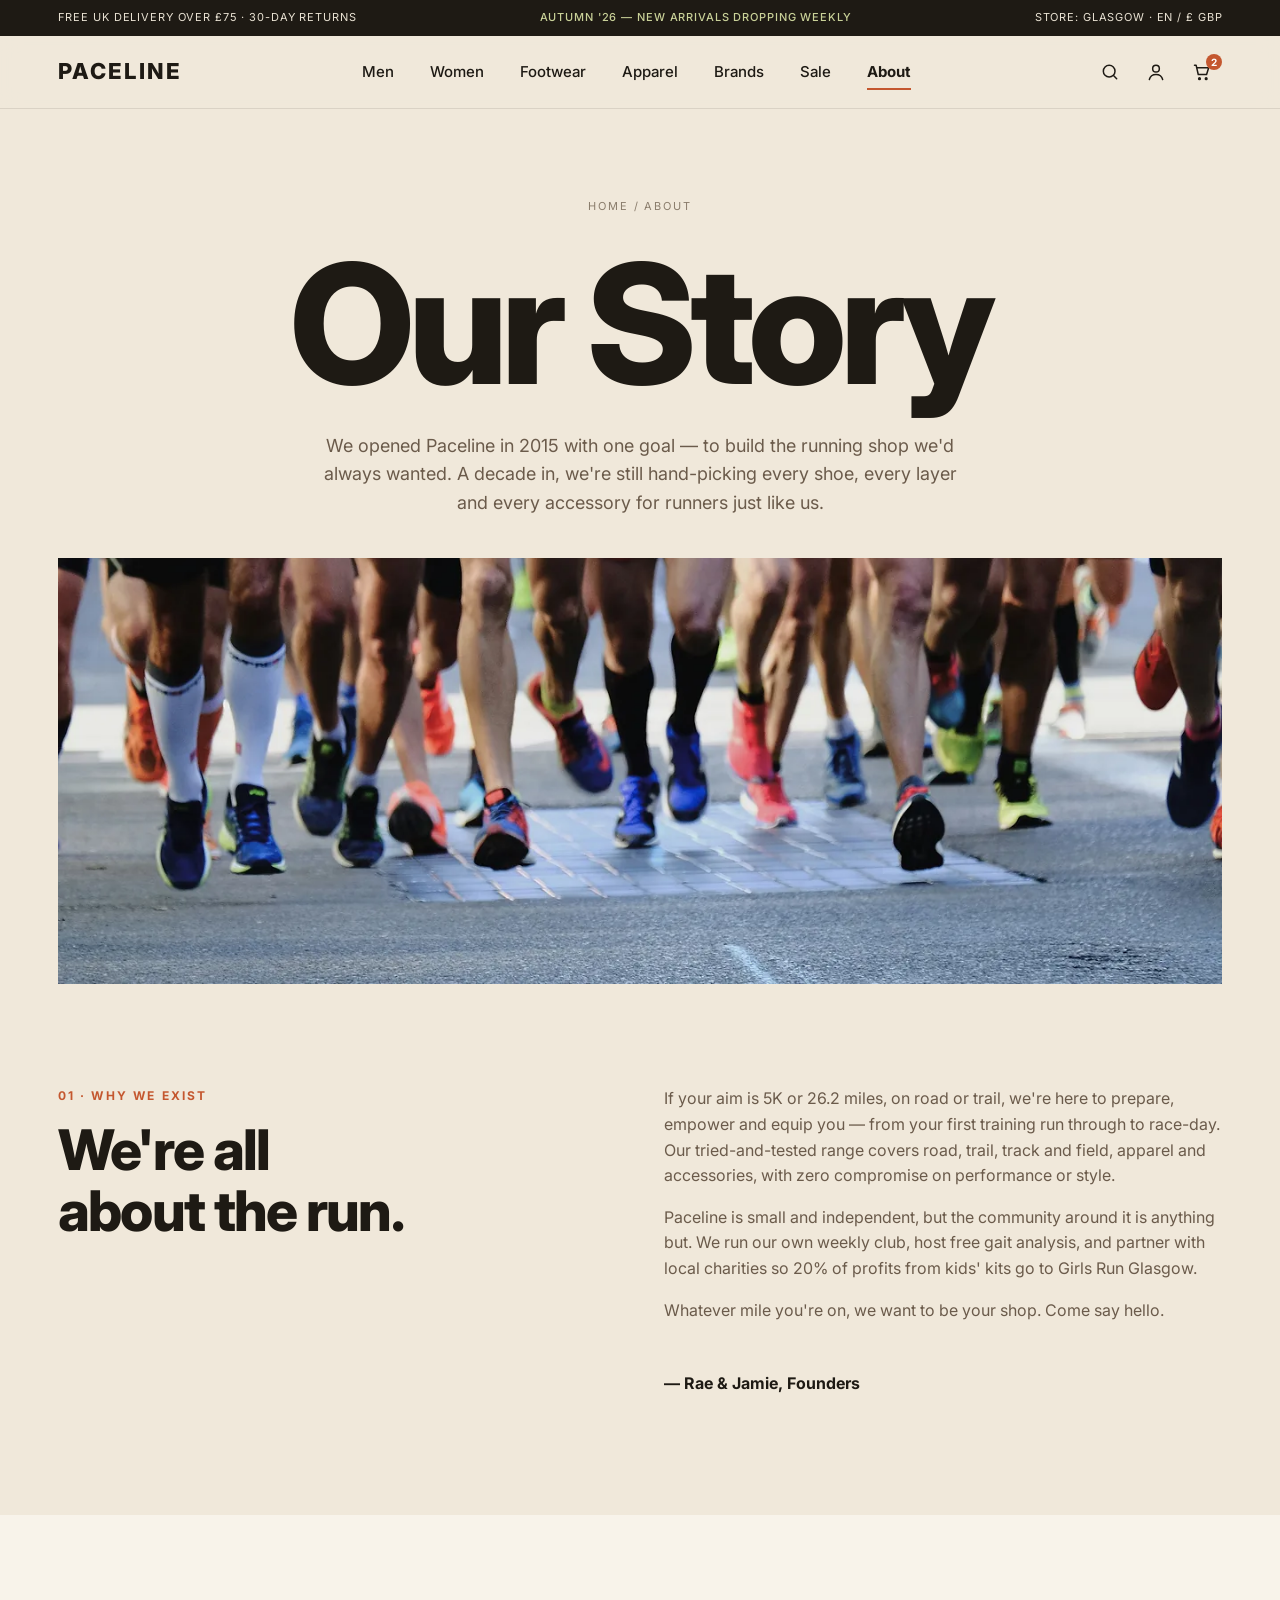
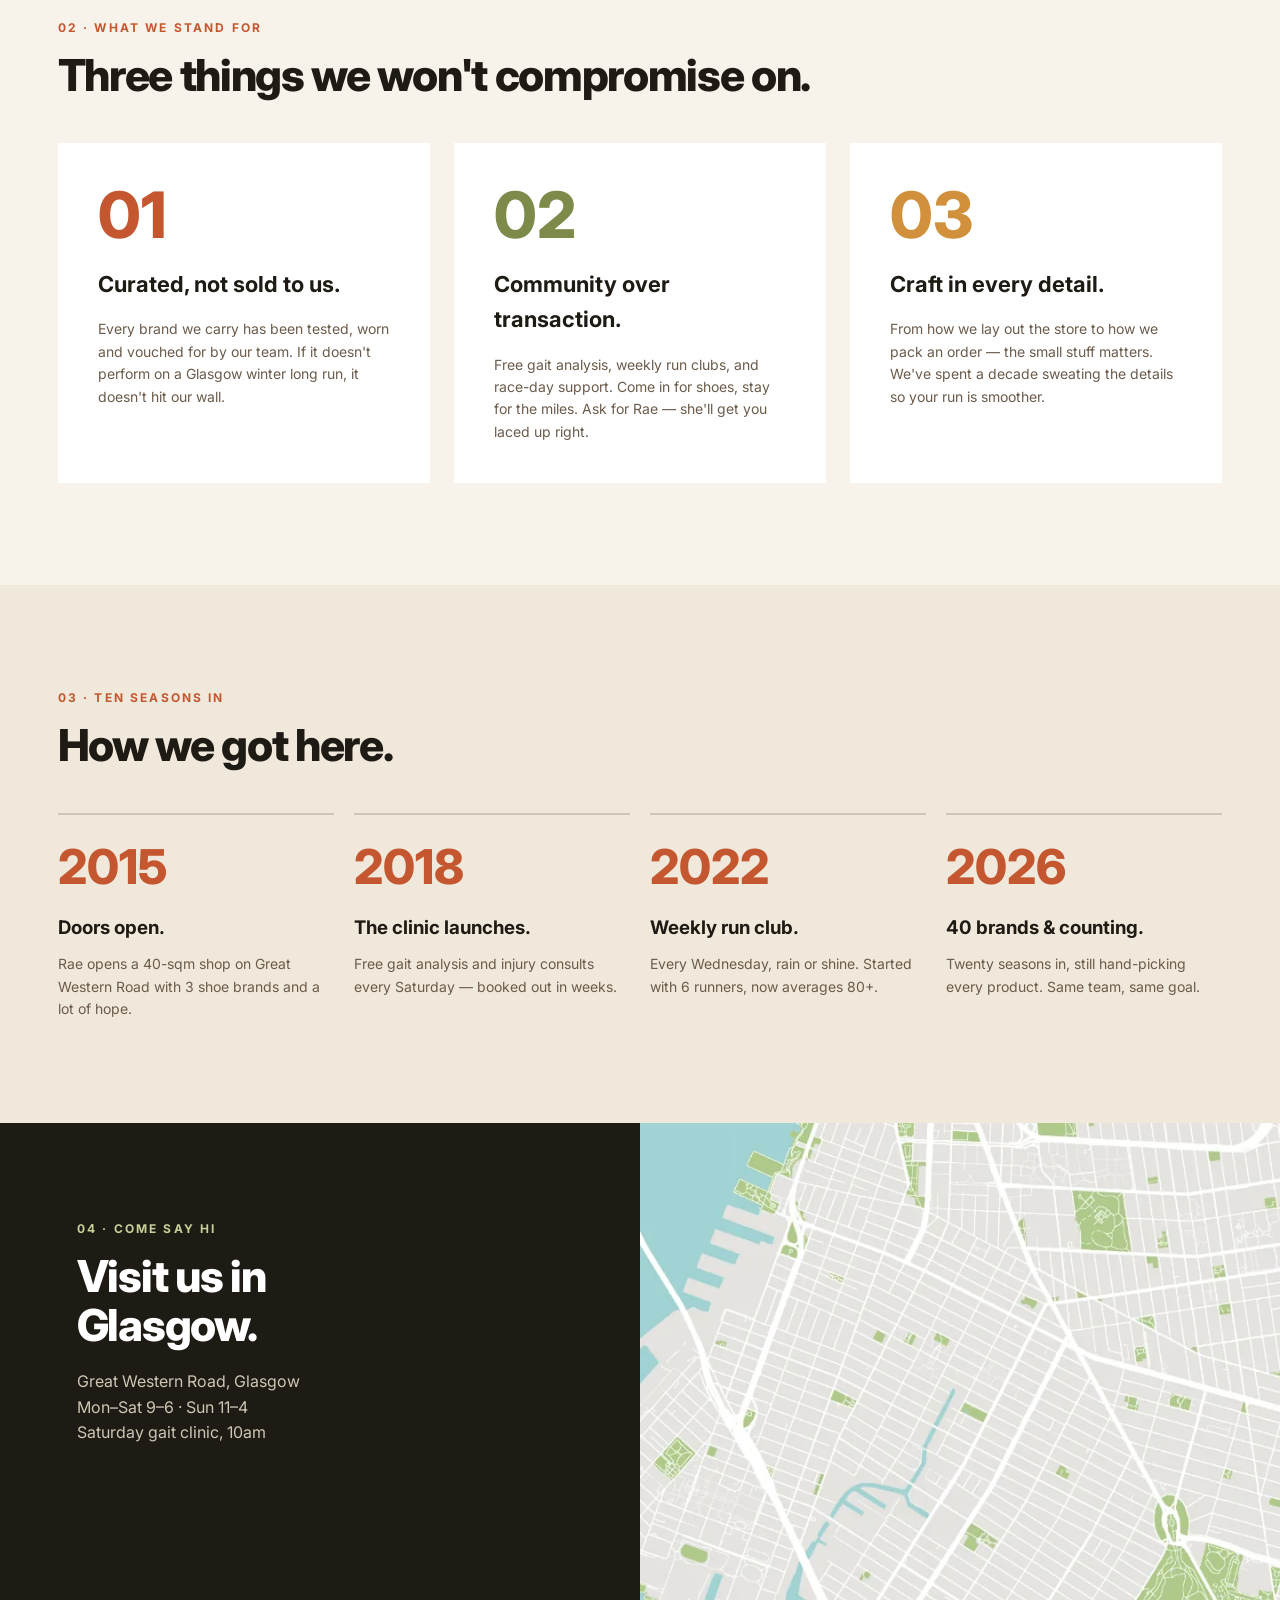
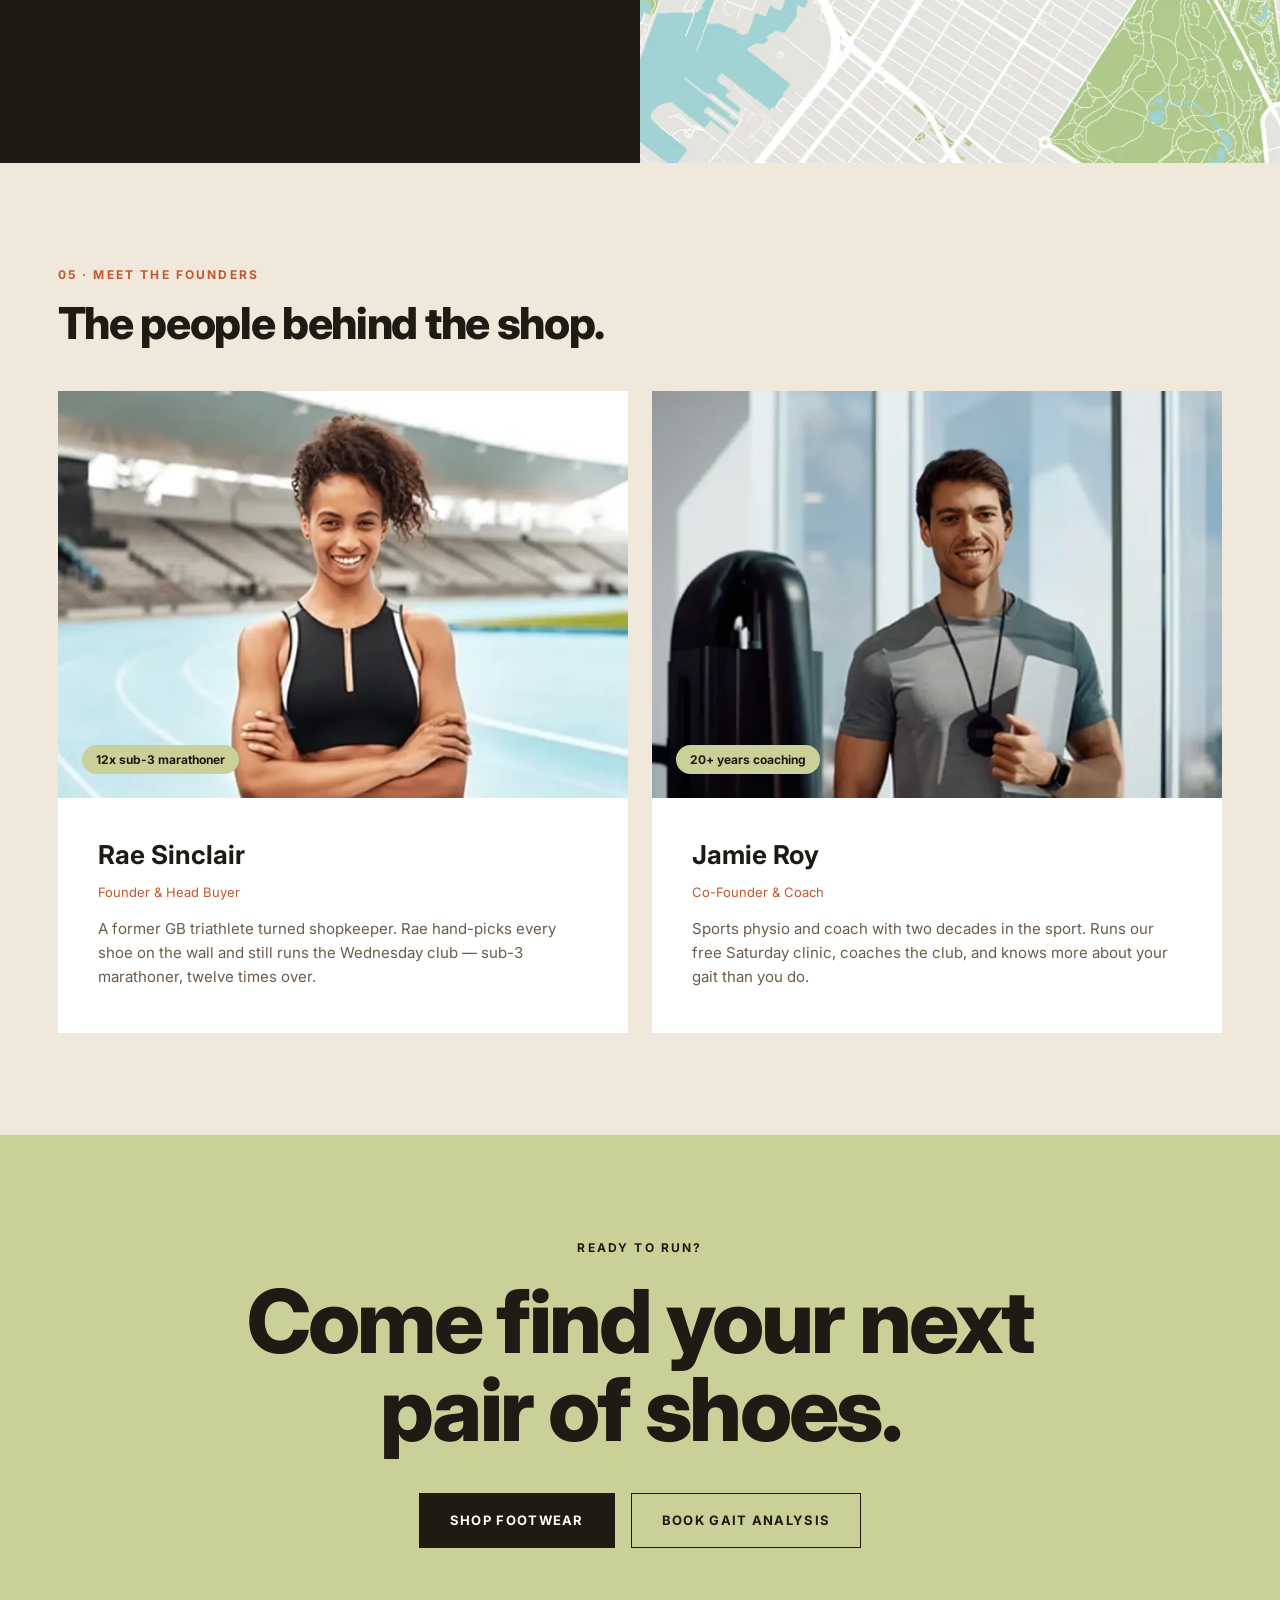
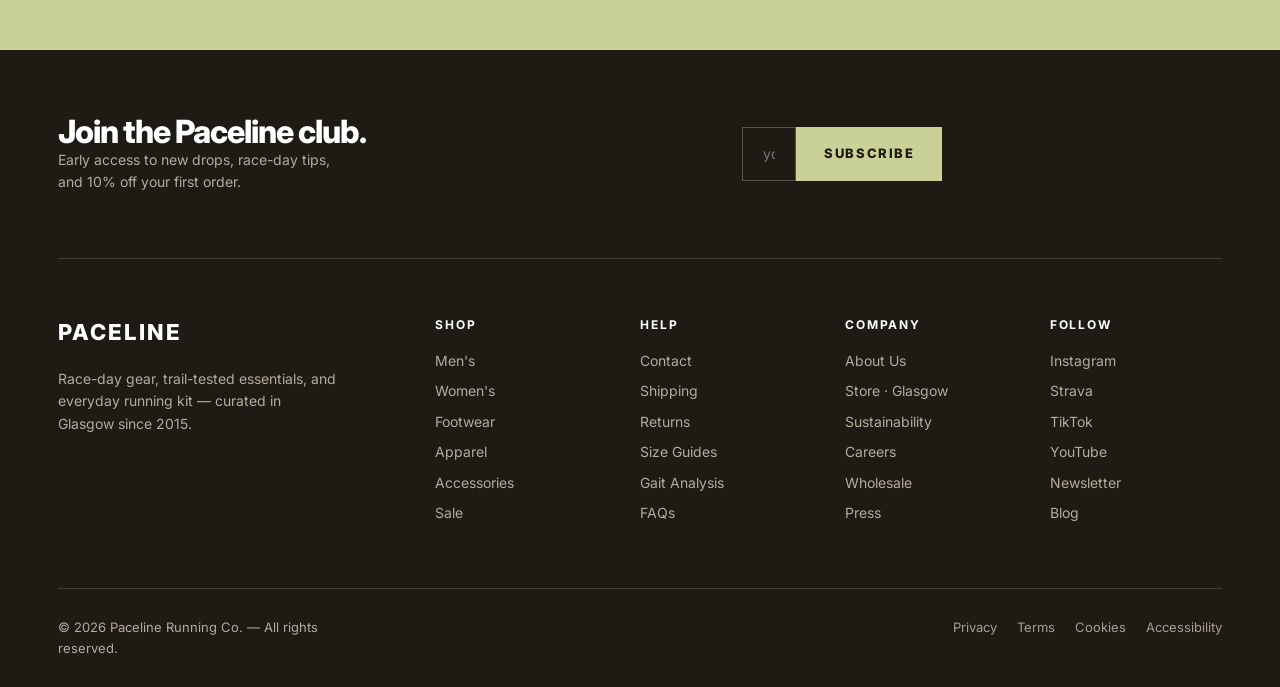
==== about.html @ 2a7b0b6c "Add entire project including src and root files" ====
<!DOCTYPE html>
<html lang="en">
<head>
<meta charset="utf-8">
<meta name="viewport" content="width=device-width, initial-scale=1">
<title>Our Story — Paceline</title>
<meta name="description" content="Meet the runners behind Paceline, Glasgow's independent running shop since 2015.">
<meta name="theme-color" content="#f0e8da">
<link rel="preconnect" href="https://fonts.googleapis.com"><link rel="preconnect" href="https://fonts.gstatic.com" crossorigin>
<link href="https://fonts.googleapis.com/css2?family=Inter:wght@400;500;600;700;800&display=swap" rel="stylesheet">
<link rel="stylesheet" href="css/style.css">
<script defer src="js/main.js"></script>
</head>
<body data-page="about">
<a class="skip" href="#main">Skip to content</a>
<div id="top"></div>
<main id="main">

<div class="wrap ah">
  <div class="crumb"><a href="index.html">Home</a> / About</div>
  <h1>Our Story</h1>
  <p>We opened Paceline in 2015 with one goal — to build the running shop we'd always wanted. A decade in, we're still hand-picking every shoe, every layer and every accessory for runners just like us.</p>
</div>
<div class="wrap wide"><img src="src/About/main_story_section/image_joggers.webp" width="1312" height="480" alt="A pack of marathon runners' legs and shoes mid-stride" fetchpriority="high"></div>

<section><div class="wrap why rv">
  <div><div class="eyebrow">01 · Why we exist</div><h2>We're all<br>about the run.</h2></div>
  <div>
    <p>If your aim is 5K or 26.2 miles, on road or trail, we're here to prepare, empower and equip you — from your first training run through to race-day. Our tried-and-tested range covers road, trail, track and field, apparel and accessories, with zero compromise on performance or style.</p>
    <p>Paceline is small and independent, but the community around it is anything but. We run our own weekly club, host free gait analysis, and partner with local charities so 20% of profits from kids' kits go to Girls Run Glasgow.</p>
    <p>Whatever mile you're on, we want to be your shop. Come say hello.</p>
    <p style="margin-top:48px;color:var(--bark)"><b>— Rae &amp; Jamie, Founders</b></p>
  </div>
</div></section>

<section class="alt"><div class="wrap">
  <div class="eyebrow rv">02 · What we stand for</div><h2 class="rv" style="margin-bottom:44px">Three things we won't compromise on.</h2>
  <div class="vals rv">
    <div class="card"><b class="n" style="color:var(--terra)">01</b><h3>Curated, not sold to us.</h3><p>Every brand we carry has been tested, worn and vouched for by our team. If it doesn't perform on a Glasgow winter long run, it doesn't hit our wall.</p></div>
    <div class="card"><b class="n" style="color:var(--moss)">02</b><h3>Community over transaction.</h3><p>Free gait analysis, weekly run clubs, and race-day support. Come in for shoes, stay for the miles. Ask for Rae — she'll get you laced up right.</p></div>
    <div class="card"><b class="n" style="color:var(--ochre)">03</b><h3>Craft in every detail.</h3><p>From how we lay out the store to how we pack an order — the small stuff matters. We've spent a decade sweating the details so your run is smoother.</p></div>
  </div>
</div></section>

<section><div class="wrap">
  <div class="eyebrow rv">03 · Ten seasons in</div><h2 class="rv" style="margin-bottom:44px">How we got here.</h2>
  <div class="tl rv">
    <div><b>2015</b><h3>Doors open.</h3><p>Rae opens a 40-sqm shop on Great Western Road with 3 shoe brands and a lot of hope.</p></div>
    <div><b>2018</b><h3>The clinic launches.</h3><p>Free gait analysis and injury consults every Saturday — booked out in weeks.</p></div>
    <div><b>2022</b><h3>Weekly run club.</h3><p>Every Wednesday, rain or shine. Started with 6 runners, now averages 80+.</p></div>
    <div><b>2026</b><h3>40 brands &amp; counting.</h3><p>Twenty seasons in, still hand-picking every product. Same team, same goal.</p></div>
  </div>
</div></section>

<section class="visit dark">
  <div class="txt rv"><div class="eyebrow">04 · Come say hi</div><h2>Visit us in<br>Glasgow.</h2><address>Great Western Road, Glasgow<br>Mon–Sat 9–6 · Sun 11–4<br>Saturday gait clinic, 10am</address></div>
  <img loading="lazy" src="src/About/visit_us_section/map.webp" width="720" height="720" alt="Map showing the Paceline store location">
</section>

<!-- FOUNDERS: hover for achievements -->
<section><div class="wrap">
  <div class="eyebrow rv">05 · Meet the founders</div><h2 class="rv" style="margin-bottom:44px">The people behind the shop.</h2>
  <div class="fgrid rv">
    <article class="fc"><div class="hv" tabindex="0"><img loading="lazy" src="src/About/founders_section/image1.webp" width="644" height="460" alt="Rae Sinclair smiling with arms crossed on a running track"><span class="pill">12x sub-3 marathoner</span>
      <div class="tip"><strong>Achievements</strong>Former GB triathlete · twelve sub-3 marathons · still leads the Wednesday club and proves every runner can go further.</div></div>
      <div><h3>Rae Sinclair</h3><em>Founder &amp; Head Buyer</em><p>A former GB triathlete turned shopkeeper. Rae hand-picks every shoe on the wall and still runs the Wednesday club — sub-3 marathoner, twelve times over.</p></div></article>
    <article class="fc"><div class="hv" tabindex="0"><img loading="lazy" src="src/About/founders_section/image2.webp" width="644" height="460" alt="Jamie Roy holding a tablet and stopwatch"><span class="pill">20+ years coaching</span>
      <div class="tip"><strong>Achievements</strong>Sports physio &amp; coach · two decades guiding runners to PBs · runs our free Saturday gait clinic.</div></div>
      <div><h3>Jamie Roy</h3><em>Co-Founder &amp; Coach</em><p>Sports physio and coach with two decades in the sport. Runs our free Saturday clinic, coaches the club, and knows more about your gait than you do.</p></div></article>
  </div>
</div></section>

<section class="band"><div class="wrap rv">
  <div class="eyebrow">Ready to run?</div><h2>Come find your next<br>pair of shoes.</h2>
  <div class="cta"><a class="btn b-k" href="index.html#arrivals">Shop footwear</a><a class="btn b-d" href="#">Book gait analysis</a></div>
</div></section>

</main>
<div id="ftr"></div>
</body>
</html>
---- css/style.css ----
/* PACELINE – earthy palette, shared by Home + About */
:root{--sand:#f0e8da;--cream:#f8f3ea;--bark:#1e1a14;--terra:#c4572f;--moss:#7c8a4a;--sage:#c9d198;--ochre:#d1913c;--clay:#6b5b4b;--ease:cubic-bezier(.22,.8,.26,1)}
*{box-sizing:border-box;margin:0;padding:0}
html{scroll-behavior:smooth;-webkit-text-size-adjust:100%}
body{font:400 16px/1.6 Inter,system-ui,-apple-system,"Segoe UI",Roboto,Arial,sans-serif;background:var(--sand);color:var(--bark);overflow-x:hidden}
img{display:block;max-width:100%;height:auto}
a{color:inherit;text-decoration:none}
button,input{font:inherit;color:inherit}
button{cursor:pointer;background:none;border:0}
:focus-visible{outline:3px solid var(--ochre);outline-offset:3px}
.wrap{max-width:1440px;margin:0 auto;padding:0 clamp(20px,4.5vw,64px)}
.skip{position:absolute;left:-999px;top:8px;background:var(--bark);color:#fff;padding:8px 14px;z-index:99}.skip:focus{left:8px}
.sr{position:absolute;width:1px;height:1px;overflow:hidden;clip:rect(0 0 0 0)}

/* Page zoom-in transition (JS adds .out when leaving) */
main{animation:zin .8s var(--ease) backwards}
@keyframes zin{from{opacity:0;transform:scale(.96)}}
.out main{transition:.35s ease;opacity:0;transform:scale(1.04)}

/* Top bar + header */
.topbar{background:var(--bark);color:#e9e2d3;font-size:11px;letter-spacing:.08em;text-transform:uppercase}
.topbar .wrap{display:flex;justify-content:space-between;gap:16px;padding-top:9px;padding-bottom:9px}
.topbar b{color:var(--sage);font-weight:500}
header{position:sticky;top:0;z-index:50;background:rgba(240,232,218,.94);backdrop-filter:blur(10px);border-bottom:1px solid rgba(30,26,20,.1);transition:transform .45s var(--ease)}
header.hide{transform:translateY(-100%)}
header .wrap{display:flex;align-items:center;justify-content:space-between;height:72px}
.logo{font-weight:800;font-size:22px;letter-spacing:.1em;transition:transform .3s var(--ease)}.logo:hover{transform:scale(1.07)}
nav ul{display:flex;gap:36px;list-style:none}
nav a{position:relative;display:inline-block;font-size:15px;font-weight:500;padding:6px 0;transition:transform .3s var(--ease),color .3s}
nav a::after{content:"";position:absolute;left:0;bottom:0;height:2px;width:100%;background:var(--terra);transform:scaleX(0);transform-origin:left;transition:transform .35s var(--ease)}
nav a:hover{transform:scale(1.12);color:var(--terra)}nav a:hover::after,nav a[aria-current]::after{transform:scaleX(1)}
nav a[aria-current]{font-weight:700}
.tools{display:flex;gap:6px;align-items:center}
.ib{position:relative;width:40px;height:40px;display:grid;place-items:center;border-radius:50%;transition:transform .3s var(--ease),background .3s}
.ib:hover{transform:scale(1.18);background:rgba(124,138,74,.18)}
.badge{position:absolute;top:2px;right:0;background:var(--terra);color:#fff;font-size:10px;font-weight:700;min-width:16px;height:16px;border-radius:8px;display:grid;place-items:center}
.bump{animation:bump .4s}@keyframes bump{50%{transform:scale(1.5)}}
.burger{display:none}
.burger i{display:block;width:20px;height:2px;background:var(--bark);margin:4px 0;transition:.35s var(--ease)}
.burger[aria-expanded=true] i:nth-child(1){transform:translateY(6px) rotate(45deg)}
.burger[aria-expanded=true] i:nth-child(2){opacity:0}
.burger[aria-expanded=true] i:nth-child(3){transform:translateY(-6px) rotate(-45deg)}
.scrim{position:fixed;inset:0;background:rgba(30,26,20,.55);opacity:0;visibility:hidden;transition:.4s;z-index:40}
.scrim.on{opacity:1;visibility:visible}

/* Buttons */
.btn{display:inline-flex;align-items:center;gap:10px;padding:16px 30px;font-size:13px;font-weight:700;letter-spacing:.1em;text-transform:uppercase;border:1.5px solid transparent;transition:transform .3s var(--ease),background .3s,color .3s,box-shadow .3s}
.btn svg{transition:transform .3s var(--ease)}.btn:hover svg{transform:translateX(5px)}
.btn:hover{transform:translateY(-3px) scale(1.03);box-shadow:0 10px 24px rgba(30,26,20,.22)}.btn:active{transform:scale(.97)}
.b-p{background:var(--sage);color:var(--bark)}.b-p:hover{background:#d9e0ad}
.b-o{border-color:currentColor;color:#fff}.b-o:hover{background:#fff;color:var(--bark)}
.b-d{border-color:var(--bark);color:var(--bark)}.b-d:hover{background:var(--bark);color:#fff}
.b-k{background:var(--bark);color:#fff}.b-k:hover{background:var(--moss)}
.link{font-size:12px;font-weight:700;letter-spacing:.12em;text-transform:uppercase;display:inline-flex;gap:8px;align-items:center}
.link:hover{color:var(--terra)}.link span{transition:transform .3s}.link:hover span{transform:translateX(6px)}

/* Hero slider */
.hero{position:relative;min-height:min(720px,88vh);color:#fff;overflow:hidden;background:#3b3a30}
.hero>img{position:absolute;inset:0;width:100%;height:100%;object-fit:cover;object-position:70% center;animation:kb 18s ease-in-out infinite alternate}
@keyframes kb{to{transform:scale(1.08)}}
.hero::before{content:"";position:absolute;inset:0;background:linear-gradient(90deg,rgba(30,26,20,.6),rgba(30,26,20,.05) 70%);z-index:1}
.slide{position:absolute;inset:0;display:flex;flex-direction:column;justify-content:center;padding:0 clamp(20px,7vw,96px);opacity:0;visibility:hidden;transform:translateY(24px);transition:opacity .8s,transform .8s var(--ease),visibility .8s;z-index:2}
.slide.on{opacity:1;visibility:visible;transform:none}
.eyebrow{font-size:12px;font-weight:700;letter-spacing:.18em;text-transform:uppercase;color:var(--terra);margin-bottom:14px}
.hero .eyebrow,.dark .eyebrow{color:var(--sage)}
h1{font-size:clamp(46px,9vw,112px);line-height:.96;font-weight:800;letter-spacing:-.04em}
.slide p{max-width:520px;margin:24px 0 36px;font-size:18px;opacity:.92}
.cta{display:flex;gap:16px;flex-wrap:wrap}
.dots{position:absolute;right:64px;bottom:32px;display:flex;gap:6px;z-index:3}
.dots button{width:32px;height:14px;position:relative}
.dots button::after{content:"";position:absolute;left:0;right:0;top:5px;height:3px;background:rgba(255,255,255,.5);transition:.4s}
.dots button[aria-current=true]::after{background:#fff}

/* Sections */
section{padding:clamp(56px,8vw,110px) 0}
h2{font-size:clamp(30px,4.2vw,44px);line-height:1.1;font-weight:800;letter-spacing:-.03em}
.sh{display:flex;justify-content:space-between;align-items:flex-end;gap:20px;flex-wrap:wrap;margin-bottom:44px}
.grid4{display:grid;grid-template-columns:repeat(4,1fr);gap:20px}
.cat{position:relative;aspect-ratio:313/420;overflow:hidden;color:#fff;display:flex;flex-direction:column;justify-content:flex-end;padding:24px}
.cat img,.hv img,.pc .ph img{position:absolute;inset:0;width:100%;height:100%;object-fit:cover;transition:transform .9s var(--ease)}
.cat:hover img,.hv:hover img{transform:scale(1.1)}
.cat::after{content:"";position:absolute;inset:0;background:linear-gradient(transparent 45%,rgba(30,26,20,.85))}
.cat>*{position:relative;z-index:1}.cat h3{font-size:24px;font-weight:700}.cat p{font-size:14px;opacity:.9}
.cat .link{color:var(--sage);margin-top:6px}

/* Products */
.tabs{display:flex;gap:10px;flex-wrap:wrap}
.tabs button{padding:8px 18px;border:1px solid rgba(30,26,20,.25);border-radius:99px;font-size:14px;transition:.3s var(--ease)}
.tabs button:hover{transform:scale(1.07);border-color:var(--moss)}
.tabs button[aria-pressed=true]{background:var(--bark);color:#fff;border-color:var(--bark)}
.pc{transition:opacity .4s,transform .4s var(--ease)}.pc[hidden]{display:none}.pc.fade{opacity:0;transform:scale(.94)}
.pc .ph{position:relative;aspect-ratio:313/340;overflow:hidden}
.pc:hover .ph img{transform:scale(1.08)}
.tag{position:absolute;top:16px;left:16px;z-index:1;background:var(--bark);color:var(--sage);font-size:10px;font-weight:800;letter-spacing:.1em;padding:4px 9px}.tag.s{background:var(--terra);color:#fff}
.heart{position:absolute;top:10px;right:10px;z-index:1;width:36px;height:36px;display:grid;place-items:center;transition:transform .3s var(--ease)}
.heart:hover{transform:scale(1.25)}.heart[aria-pressed=true] svg{fill:var(--terra);stroke:var(--terra)}
.pc small{display:block;margin-top:14px;color:#8a7d6c;font-size:13px}.pc h3{font-size:15px;font-weight:600}.pc b{font-size:15px}

/* Story */
.story{display:grid;grid-template-columns:1fr 1fr;padding:0}
.story img{width:100%;height:100%;object-fit:cover;min-height:380px}
.dark{background:var(--bark);color:#fff}
.story .txt{padding:clamp(40px,7vw,100px) clamp(24px,6vw,96px);display:flex;flex-direction:column;justify-content:center}
.story h2{font-size:clamp(32px,4vw,48px);margin:8px 0 24px}.story p{color:#cfc6b4;max-width:520px}
.stats{display:flex;gap:44px;margin:32px 0;flex-wrap:wrap}
.stats b{display:block;font-size:44px;line-height:1;font-weight:800;color:var(--sage)}
.stats span{font-size:11px;letter-spacing:.14em;color:#a89f8d;text-transform:uppercase}

/* Hover image + achievement overlay */
.hv{position:relative;overflow:hidden;min-height:480px;color:#fff;display:flex;flex-direction:column;justify-content:flex-end;padding:40px;aspect-ratio:644/480}
.hv::before{content:"";position:absolute;inset:0;background:linear-gradient(transparent 35%,rgba(30,26,20,.8));z-index:1}
.hv>*{position:relative;z-index:2}.hv h3{font-size:clamp(30px,3.6vw,44px);font-weight:800;letter-spacing:-.03em;line-height:1.1}.hv p{margin:6px 0 18px}
.hv .link{color:var(--sage)}
.tip{position:absolute!important;left:0;right:0;bottom:0;z-index:3!important;background:rgba(124,138,74,.96);padding:26px 40px;transform:translateY(101%);transition:transform .55s var(--ease);font-size:15px}
.tip strong{display:block;font-size:12px;letter-spacing:.14em;text-transform:uppercase;color:var(--bark);margin-bottom:4px}
.hv:hover .tip,.hv:focus-within .tip,.hv.on .tip{transform:none}
.hv:hover h3{transform:translateY(-4px)}.hv h3{transition:transform .5s var(--ease)}

/* Newsletter + footer */
.news{padding:64px 0;display:flex;justify-content:space-between;align-items:center;gap:32px;flex-wrap:wrap;border-bottom:1px solid rgba(255,255,255,.14)}
.news h2{font-size:32px}.news p{color:#b5ac9a;font-size:14px}
.news form{display:flex;flex:0 1 480px;min-width:260px}
.news input{flex:1;min-width:0;background:transparent;border:1px solid #5b5446;padding:0 20px;height:54px}
.news input:focus{border-color:var(--sage)}
.news button{background:var(--sage);color:var(--bark);padding:0 28px;font-weight:800;font-size:13px;letter-spacing:.12em;transition:.3s}.news button:hover{background:#fff}
#msg{width:100%;min-height:22px;font-size:14px;color:var(--sage)}
footer{background:var(--bark);color:#fff;font-size:14px}
.fg{display:grid;grid-template-columns:2fr repeat(4,1fr);gap:32px;padding:56px 0}
footer .logo{display:inline-block;color:#fff;margin-bottom:18px}footer p{color:#b5ac9a;max-width:280px}
footer h4{font-size:12px;letter-spacing:.16em;margin-bottom:16px}
footer li{list-style:none;margin-bottom:8px}footer li a{color:#b5ac9a;transition:.3s;display:inline-block}footer li a:hover{color:var(--sage);transform:translateX(4px)}
.legal{display:flex;justify-content:space-between;gap:16px;flex-wrap:wrap;padding:28px 0;border-top:1px solid rgba(255,255,255,.14);color:#a89f8d;font-size:13px}
.legal span a{margin-left:20px}.legal a:hover{color:var(--sage)}

/* About */
.ah{text-align:center;padding:clamp(48px,7vw,90px) 0 40px}
.crumb{font-size:11px;letter-spacing:.18em;color:#8a7d6c;text-transform:uppercase}
.ah h1{font-size:clamp(64px,13vw,168px);margin:28px 0}
.ah p{max-width:660px;margin:0 auto;font-size:18px;color:var(--clay)}
.wide{overflow:hidden}.wide img{width:100%;transition:transform 1.2s var(--ease)}.wide:hover img{transform:scale(1.05)}
.why{display:grid;grid-template-columns:1fr 1fr;gap:48px}.why p{color:var(--clay);margin-bottom:16px;max-width:560px}.why h2{font-size:clamp(36px,5vw,56px)}
.alt{background:var(--cream)}
.vals{display:grid;grid-template-columns:repeat(3,1fr);gap:24px}
.card{background:#fff;padding:40px;transition:transform .4s var(--ease),box-shadow .4s}
.card:hover{transform:translateY(-8px);box-shadow:0 18px 40px rgba(30,26,20,.14)}
.card b.n{display:block;font-size:64px;line-height:1;font-weight:800}.card h3{margin:20px 0 16px;font-size:22px}.card p{font-size:14px;color:var(--clay)}
.tl{display:grid;grid-template-columns:repeat(4,1fr);gap:20px}
.tl div{border-top:2px solid #cdc7b4;padding-top:28px;transition:border-color .3s}.tl div:hover{border-color:var(--terra)}
.tl b{display:block;font-size:48px;line-height:1;color:var(--terra);font-weight:800}.tl h3{margin:22px 0 10px}.tl p{font-size:14px;color:var(--clay)}
.visit{display:grid;grid-template-columns:1fr 1fr;padding:0;overflow:hidden}
.visit .txt{padding:96px clamp(24px,6vw,96px)}.visit h2{color:#fff;margin-top:8px}.visit address{font-style:normal;color:#cfc6b4;margin-top:20px}
.visit img{width:100%;height:100%;object-fit:cover}
.fgrid{display:grid;grid-template-columns:1fr 1fr;gap:24px}
.fc{background:#fff;transition:transform .4s var(--ease),box-shadow .4s}.fc:hover{transform:translateY(-6px);box-shadow:0 18px 40px rgba(30,26,20,.14)}
.fc .hv{aspect-ratio:644/460;min-height:0;padding:24px;justify-content:flex-end}.fc .hv::before{display:none}
.pill{align-self:flex-start;background:var(--sage);color:var(--bark);font-size:12px;font-weight:700;padding:5px 14px;border-radius:99px;transition:opacity .3s}.hv:hover .pill,.hv.on .pill{opacity:0}
.fc .tip{padding:20px 24px}
.fc>div:last-child{padding:36px 40px 44px}.fc h3{font-size:26px}.fc em{display:block;font-style:normal;color:var(--terra);font-size:13px;margin:6px 0 14px}.fc p{color:var(--clay);font-size:15px}
.band{background:var(--sage);text-align:center}.band h2{font-size:clamp(40px,7vw,88px);line-height:1;margin:20px 0 40px}.band .eyebrow{color:var(--bark);margin:0}.band .cta{justify-content:center}

/* Scroll reveal */
.rv{opacity:0;transform:translateY(36px) scale(.97);transition:opacity .9s,transform .9s var(--ease)}.rv.in{opacity:1;transform:none}

/* Responsive */
@media(max-width:960px){
 header{backdrop-filter:none;-webkit-backdrop-filter:none;background:var(--sand)} /* blur would trap the fixed drawer inside the header */
 .burger{display:block}
 nav{position:fixed;top:0;right:0;bottom:0;width:min(320px,82vw);background:var(--cream);padding:100px 32px;transform:translateX(105%);transition:transform .55s var(--ease);z-index:60;box-shadow:-20px 0 50px rgba(0,0,0,.2);visibility:hidden}
 nav.open{transform:none;visibility:visible}
 nav ul{flex-direction:column;gap:6px}nav a{font-size:22px;padding:10px 0}
 nav li{opacity:0;transform:translateX(30px);transition:.5s var(--ease)}nav.open li{opacity:1;transform:none}
 nav.open li:nth-child(2){transition-delay:.06s}nav.open li:nth-child(3){transition-delay:.12s}nav.open li:nth-child(4){transition-delay:.18s}nav.open li:nth-child(5){transition-delay:.24s}nav.open li:nth-child(6){transition-delay:.3s}nav.open li:nth-child(7){transition-delay:.36s}
 .grid4,.tl{grid-template-columns:repeat(2,1fr)}.story,.visit,.why,.fgrid{grid-template-columns:1fr}.vals{grid-template-columns:1fr}.fg{grid-template-columns:1fr 1fr}.dots{right:20px}
 .topbar span:not(:nth-child(2)){display:none}.topbar .wrap{justify-content:center}
}
@media(max-width:520px){.grid4,.tl{grid-template-columns:1fr}.hv{padding:24px;min-height:380px}.tip{padding:20px 24px}.fg{grid-template-columns:1fr}.btn{padding:14px 22px}}
@media(prefers-reduced-motion:reduce){*,*::before,*::after{animation:none!important;transition-duration:.01ms!important;scroll-behavior:auto!important}.rv{opacity:1;transform:none}}

/* ---------- Shop pages (Men, Women, Footwear, Apparel, Brands, Sale) ---------- */
.sp h1{font-size:clamp(48px,10vw,128px)}
.shopbar{display:flex;justify-content:space-between;align-items:center;gap:20px;flex-wrap:wrap;margin-bottom:12px}
.fl{display:flex;gap:10px;flex-wrap:wrap}
.fl button{padding:8px 18px;border:1px solid rgba(30,26,20,.25);border-radius:99px;font-size:14px;transition:.3s var(--ease)}
.fl button:hover{transform:scale(1.07);border-color:var(--moss)}
.fl button[aria-pressed=true]{background:var(--bark);color:#fff;border-color:var(--bark)}
.srt{font-size:14px;display:flex;align-items:center;gap:10px}
.srt select{padding:9px 14px;border:1px solid rgba(30,26,20,.25);background:var(--cream);border-radius:6px;transition:border-color .3s}
.srt select:hover{border-color:var(--moss)}
#count{font-size:13px;color:#8a7d6c;margin-bottom:28px}
#grid{row-gap:44px}
.rise{animation:rise .7s var(--ease) backwards}
@keyframes rise{from{opacity:0;transform:translateY(30px) scale(.95)}}
.pc .ph svg{position:absolute;inset:0;width:100%;height:100%;transition:transform .9s var(--ease)}
.pc:hover .ph svg{transform:scale(1.08)}
.pr{display:flex;align-items:baseline;gap:10px;margin:2px 0 12px}
.pr s{color:#8a7d6c;font-size:14px}.pr em{font-style:normal;font-size:12px;font-weight:700;color:var(--terra)}
.add{width:100%;padding:12px;border:1.5px solid var(--bark);font-size:12px;font-weight:700;letter-spacing:.12em;text-transform:uppercase;transition:transform .3s var(--ease),background .3s,color .3s}
.add:hover{background:var(--bark);color:#fff;transform:translateY(-2px)}
.add.done{background:var(--moss);border-color:var(--moss);color:#fff}
.toast{position:fixed;left:50%;bottom:28px;z-index:80;background:var(--bark);color:#fff;padding:14px 24px;border-radius:99px;font-size:14px;transform:translate(-50%,140%);transition:transform .5s var(--ease),opacity .4s;opacity:0;pointer-events:none;max-width:90vw;text-align:center}
.toast.on{transform:translate(-50%,0);opacity:1}
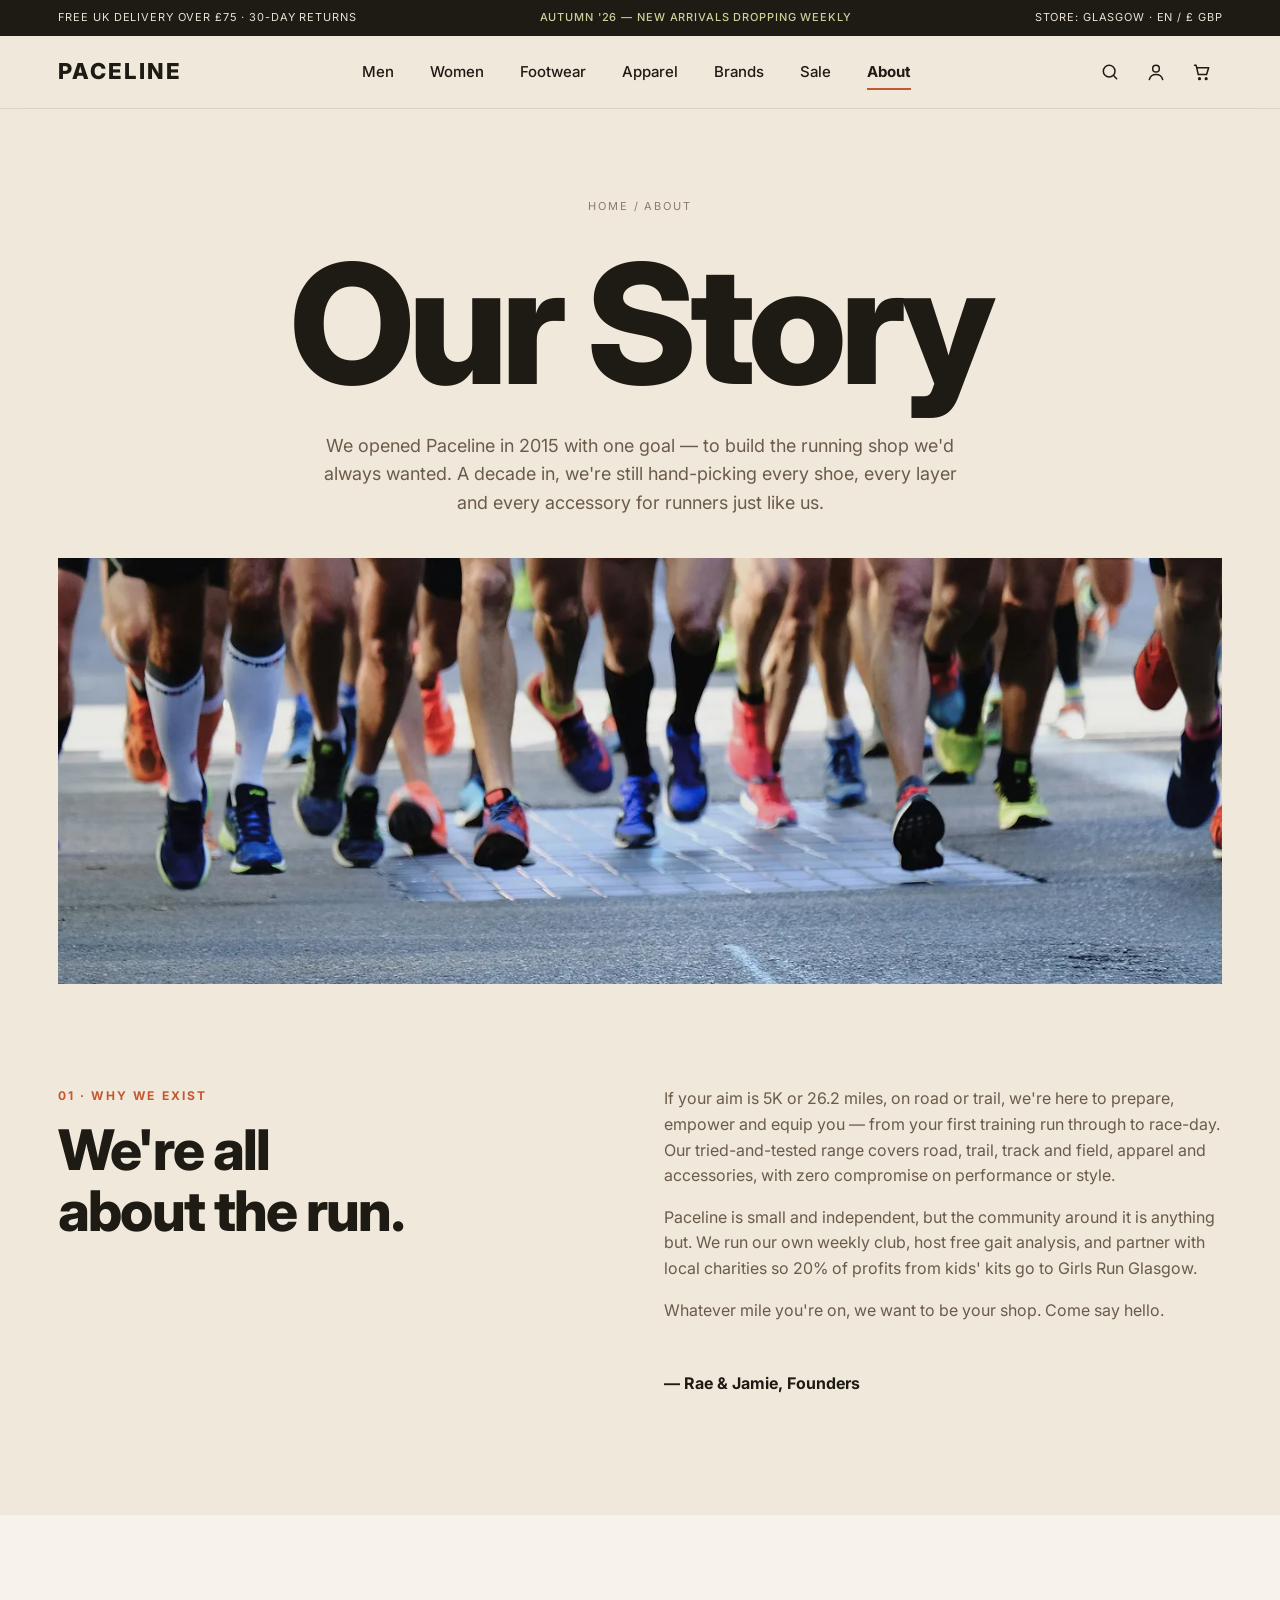
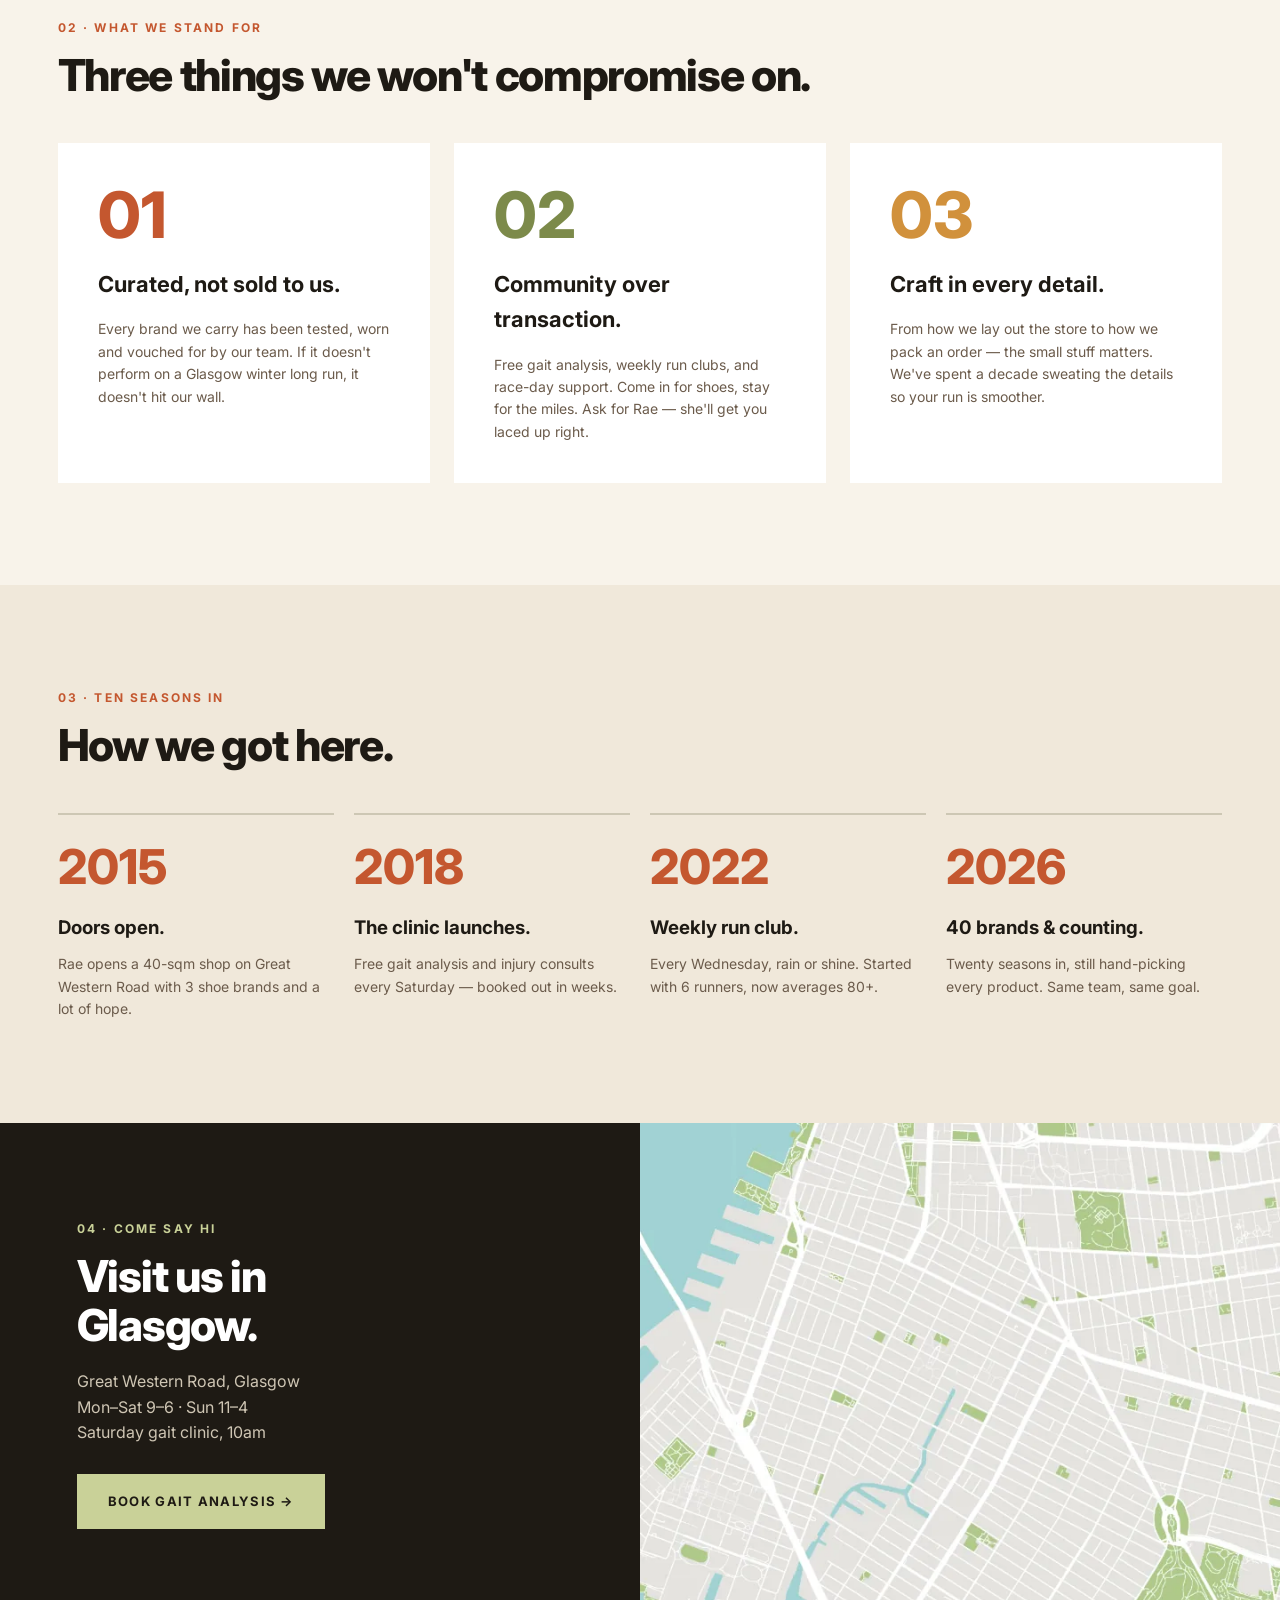
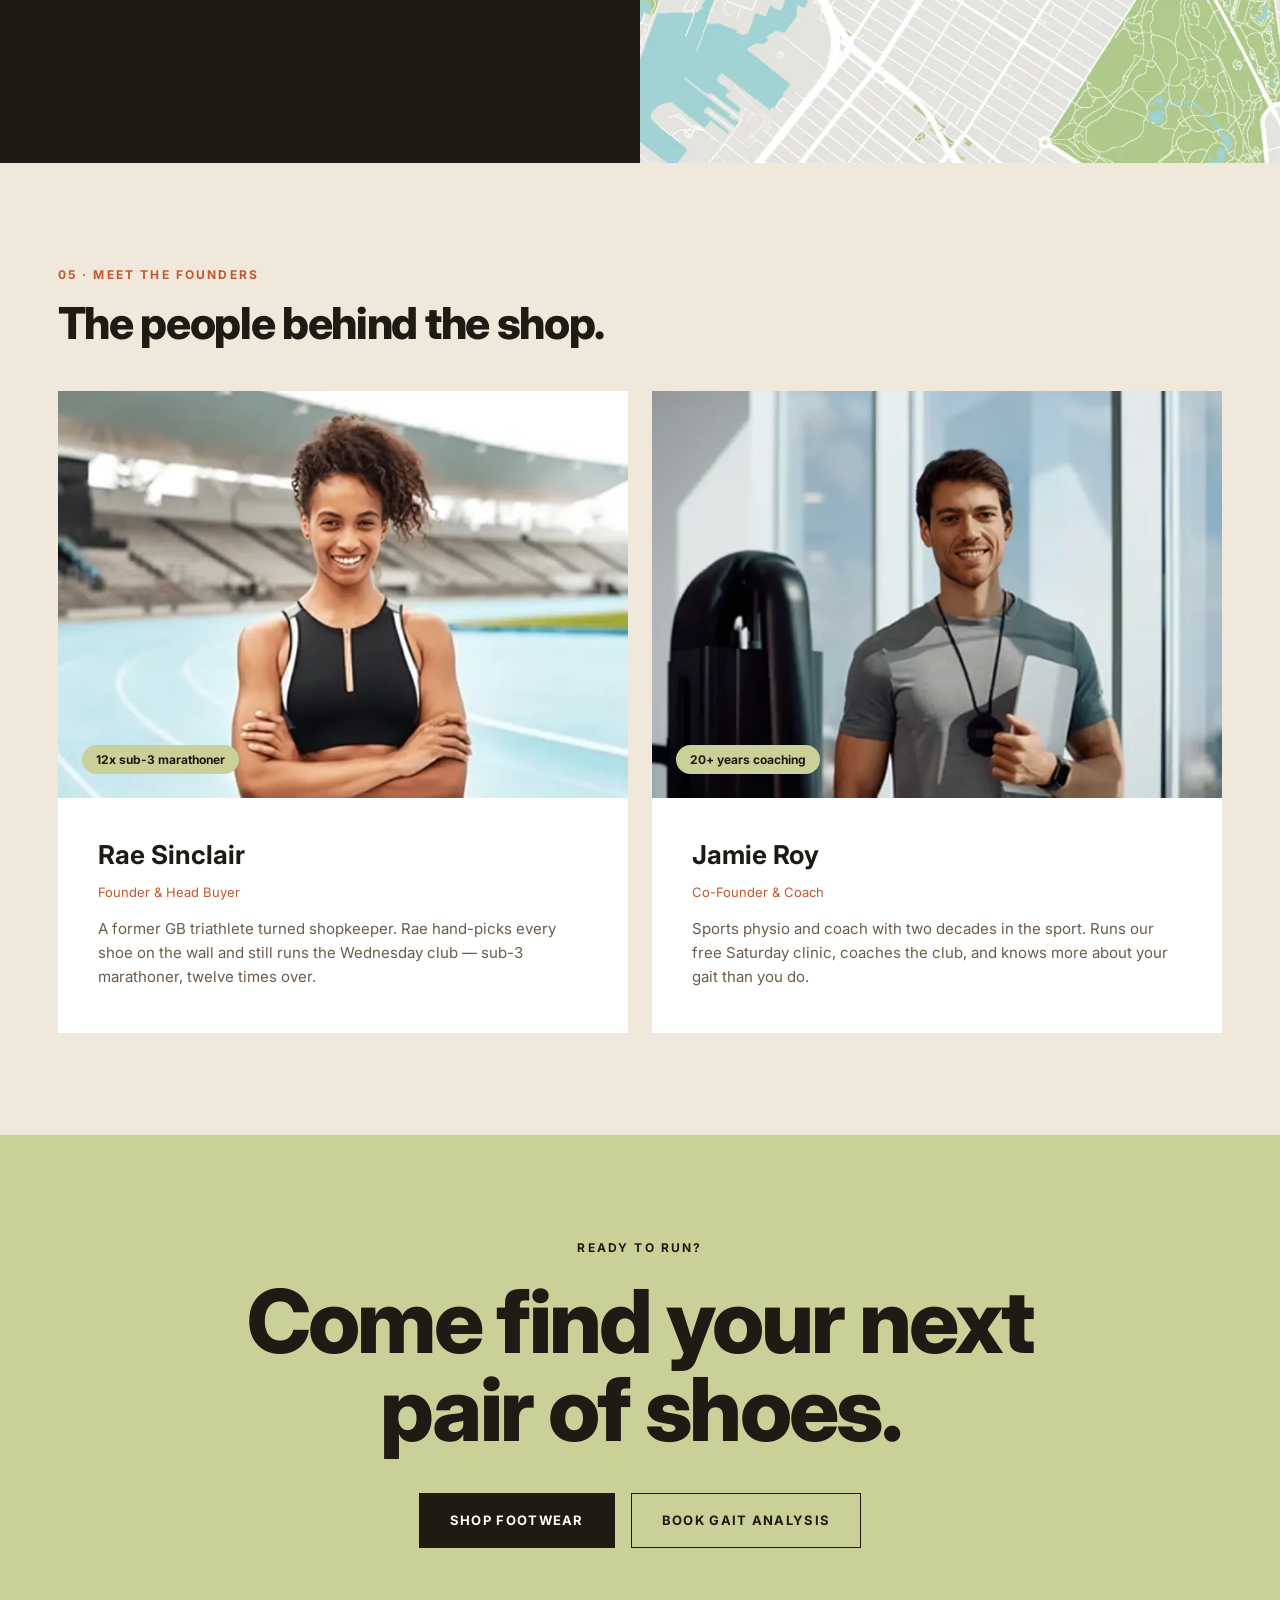
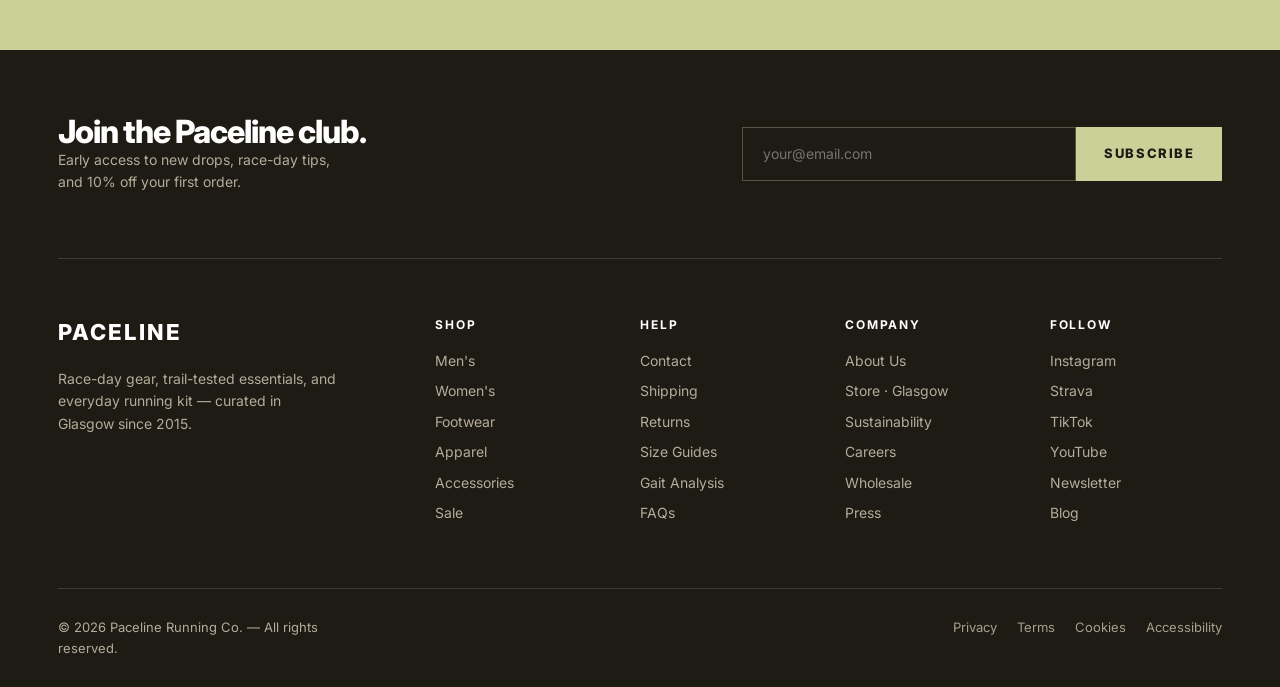
==== commit 2c7421fe: "Update site files with new version" ====
--- a/about.html
+++ b/about.html
@@ -9,7 +9,10 @@
 <link rel="preconnect" href="https://fonts.googleapis.com"><link rel="preconnect" href="https://fonts.gstatic.com" crossorigin>
 <link href="https://fonts.googleapis.com/css2?family=Inter:wght@400;500;600;700;800&display=swap" rel="stylesheet">
 <link rel="stylesheet" href="css/style.css">
+<script defer src="js/store.js"></script>
+<script defer src="js/products.js"></script>
 <script defer src="js/main.js"></script>
+<script defer src="js/ui.js"></script>
 </head>
 <body data-page="about">
 <a class="skip" href="#main">Skip to content</a>
@@ -53,7 +56,7 @@
 </div></section>
 
 <section class="visit dark">
-  <div class="txt rv"><div class="eyebrow">04 · Come say hi</div><h2>Visit us in<br>Glasgow.</h2><address>Great Western Road, Glasgow<br>Mon–Sat 9–6 · Sun 11–4<br>Saturday gait clinic, 10am</address></div>
+  <div class="txt rv"><div class="eyebrow">04 · Come say hi</div><h2>Visit us in<br>Glasgow.</h2><address>Great Western Road, Glasgow<br>Mon–Sat 9–6 · Sun 11–4<br>Saturday gait clinic, 10am</address><p style="margin-top:28px"><a class="btn b-p" href="gait.html">Book gait analysis →</a></p></div>
   <img loading="lazy" src="src/About/visit_us_section/map.webp" width="720" height="720" alt="Map showing the Paceline store location">
 </section>
 
@@ -72,7 +75,7 @@
 
 <section class="band"><div class="wrap rv">
   <div class="eyebrow">Ready to run?</div><h2>Come find your next<br>pair of shoes.</h2>
-  <div class="cta"><a class="btn b-k" href="index.html#arrivals">Shop footwear</a><a class="btn b-d" href="#">Book gait analysis</a></div>
+  <div class="cta"><a class="btn b-k" href="index.html#arrivals">Shop footwear</a><a class="btn b-d" href="gait.html">Book gait analysis</a></div>
 </div></section>
 
 </main>
--- a/css/style.css
+++ b/css/style.css
@@ -199,3 +199,144 @@
 .add.done{background:var(--moss);border-color:var(--moss);color:#fff}
 .toast{position:fixed;left:50%;bottom:28px;z-index:80;background:var(--bark);color:#fff;padding:14px 24px;border-radius:99px;font-size:14px;transform:translate(-50%,140%);transition:transform .5s var(--ease),opacity .4s;opacity:0;pointer-events:none;max-width:90vw;text-align:center}
 .toast.on{transform:translate(-50%,0);opacity:1}
+
+/* ---------- Interactive features: panels, cart, search, login, forms, booking, account, checkout ---------- */
+.badge[hidden],.fld[hidden]{display:none}
+.toast{z-index:120;display:flex;gap:16px;align-items:center;justify-content:center}.toast.on{pointer-events:auto}
+.toast button{color:var(--sage);font-weight:700;text-decoration:underline;white-space:nowrap}
+.pscrim{position:fixed;inset:0;background:rgba(30,26,20,.55);opacity:0;visibility:hidden;transition:opacity .4s,visibility .4s;z-index:85}
+.pscrim.on{opacity:1;visibility:visible}
+.panel{position:fixed;z-index:90;visibility:hidden;background:var(--cream);transition:transform .55s var(--ease),visibility .55s,opacity .4s;outline:none}
+.panel.open{visibility:visible}
+.phd{display:flex;justify-content:space-between;align-items:center;padding:20px 24px;border-bottom:1px solid rgba(30,26,20,.12)}
+.phd h2{font-size:22px}
+.xb{width:40px;height:40px;border-radius:50%;display:grid;place-items:center;flex:none;transition:transform .35s var(--ease),background .3s}
+.xb:hover{transform:rotate(90deg) scale(1.1);background:rgba(124,138,74,.2)}
+
+/* cart drawer */
+.cartp{top:0;right:0;bottom:0;width:min(440px,100vw);transform:translateX(105%);display:flex;flex-direction:column;box-shadow:-20px 0 50px rgba(0,0,0,.25)}
+.cartp.open{transform:none}
+.pbd{flex:1;overflow-y:auto;padding:4px 24px}.pft{padding:18px 24px 22px;border-top:1px solid rgba(30,26,20,.12);background:#fff}.pft[hidden]{display:none}
+.ci{display:grid;grid-template-columns:76px 1fr auto;gap:14px;padding:16px 0;border-bottom:1px solid rgba(30,26,20,.1);list-style:none;animation:rise .5s var(--ease) backwards}
+.th{position:relative;width:76px;height:84px;overflow:hidden;background:var(--sand)}
+.th img,.th svg{position:absolute;inset:0;width:100%;height:100%;object-fit:cover}
+.ci b{font-size:14px;line-height:1.3;display:block}.ci small{display:block;color:#8a7d6c;font-size:12px}
+.qty{display:inline-flex;align-items:center;border:1px solid rgba(30,26,20,.25);margin-top:8px}
+.qty button{width:30px;height:30px;font-size:18px;transition:background .2s}.qty button:hover{background:var(--sage)}
+.qty span{min-width:30px;text-align:center;font-size:14px;font-weight:600}
+.rt{display:flex;flex-direction:column;justify-content:space-between;align-items:flex-end}
+.rm{font-size:13px;color:var(--clay);text-decoration:underline;transition:color .2s}.rm:hover{color:var(--terra)}
+.empty{text-align:center;padding:48px 8px;color:var(--clay);grid-column:1/-1}
+.ship p{font-size:13px;margin-bottom:8px}
+.bar{height:6px;background:rgba(30,26,20,.12);border-radius:3px;overflow:hidden}.bar i{display:block;height:100%;background:var(--moss);transition:width .6s var(--ease)}
+.promo{display:flex;gap:8px;flex-wrap:wrap;margin:14px 0}
+.promo input{flex:1;min-width:0;padding:11px 14px;border:1px solid rgba(30,26,20,.3);background:var(--cream)}
+.promo button:not([data-unpromo]){padding:0 18px;background:var(--bark);color:#fff;font-weight:700;font-size:12px;letter-spacing:.1em;text-transform:uppercase;transition:background .3s}
+.promo button:not([data-unpromo]):hover{background:var(--moss)}
+.promo .pm,.promo .ok{width:100%;font-size:13px}.promo .ok{color:var(--moss)}.promo [data-unpromo]{color:var(--terra);text-decoration:underline;margin-left:8px;font-size:13px}
+.sum .row{display:flex;justify-content:space-between;padding:4px 0;font-size:14px}
+.sum .tot{font-size:18px;border-top:1px solid rgba(30,26,20,.15);margin-top:8px;padding-top:12px}
+.cs-btn{display:block;margin:14px auto 0}
+
+/* search overlay */
+.search{top:0;left:0;right:0;transform:translateY(-105%);padding:26px clamp(20px,4.5vw,64px) 34px;max-height:90vh;overflow-y:auto;box-shadow:0 24px 60px rgba(0,0,0,.25)}
+.search.open{transform:none}
+.sf2{display:flex;gap:12px;align-items:center;max-width:900px;margin:0 auto}
+.sf2 input{flex:1;min-width:0;font-size:22px;padding:12px 4px;border:0;border-bottom:2px solid var(--bark);background:transparent;border-radius:0;transition:border-color .3s}
+.sf2 input:focus{outline:none;border-color:var(--terra)}
+#sres{max-width:900px;margin:22px auto 0}
+.hint{color:var(--clay);font-size:14px;margin-bottom:12px}
+.chips{display:flex;gap:10px;flex-wrap:wrap}
+.chips button,.chipl{padding:8px 18px;border:1px solid rgba(30,26,20,.25);border-radius:99px;text-transform:capitalize;font-size:14px;transition:.3s var(--ease)}
+.chips button:hover,.chipl:hover{background:var(--bark);color:#fff;transform:scale(1.07)}
+.rl{list-style:none}
+.rl li{display:flex;align-items:center;gap:12px;border-bottom:1px solid rgba(30,26,20,.1);animation:rise .4s var(--ease) backwards}
+.rl li>a{flex:1;display:flex;align-items:center;gap:14px;padding:10px 0;min-width:0;transition:transform .3s var(--ease)}.rl li>a:hover{transform:translateX(6px)}
+.rl .th{width:56px;height:62px;flex:none}
+.rl .tx{flex:1;min-width:0}.rl .tx b{display:block;font-size:15px;white-space:nowrap;overflow:hidden;text-overflow:ellipsis}.rl small{color:#8a7d6c;font-size:12px}
+.rl .pz{font-weight:700}.rl .add{width:auto;padding:8px 18px}
+.all{margin-top:20px}
+.sfp{display:flex;gap:10px;max-width:560px;margin:26px auto 0}
+.sfp input{flex:1;min-width:0;padding:14px 16px;border:1px solid rgba(30,26,20,.3);background:#fff}
+.ah h1.long{font-size:clamp(34px,6vw,72px);margin:22px 0}
+
+/* login modal + account menu */
+.modal{top:50%;left:50%;width:min(440px,calc(100vw - 32px));max-height:92vh;overflow-y:auto;padding:28px 32px 32px;transform:translate(-50%,-46%) scale(.94);opacity:0;box-shadow:0 30px 80px rgba(0,0,0,.35)}
+.modal.open{transform:translate(-50%,-50%);opacity:1}
+.mtabs{display:flex;margin-bottom:22px;border-bottom:1px solid rgba(30,26,20,.15)}
+.mtabs button{flex:1;padding:12px;font-weight:700;border-bottom:3px solid transparent;margin-bottom:-1px;color:var(--clay);transition:.3s}
+.mtabs button[aria-selected=true]{color:var(--bark);border-color:var(--terra)}
+.avatar{width:30px;height:30px;border-radius:50%;background:var(--moss);color:#fff;font-weight:700;font-size:14px;display:grid;place-items:center}
+.pop{position:absolute;right:clamp(20px,4.5vw,64px);top:calc(100% + 8px);min-width:240px;background:var(--cream);border:1px solid rgba(30,26,20,.15);box-shadow:0 18px 40px rgba(30,26,20,.2);padding:8px;animation:rise .3s var(--ease)}
+.pop[hidden]{display:none}
+.pop p{padding:10px 12px;border-bottom:1px solid rgba(30,26,20,.1);margin-bottom:6px}.pop small{display:block;color:#8a7d6c}
+.pop a,.pop button{display:block;width:100%;text-align:left;padding:10px 12px;font-size:14px;transition:background .2s,transform .2s}
+.pop a:hover,.pop button:hover{background:rgba(124,138,74,.2);transform:translateX(4px)}
+
+/* forms */
+.fld{display:flex;flex-direction:column;gap:6px;margin-bottom:16px;border:0;min-width:0}
+.fld label,.fld legend{font-size:13px;font-weight:600;padding:0;margin-bottom:6px}
+.fld label:not(legend){margin-bottom:0}
+.fld input:not([type=checkbox]):not([type=radio]),.fld select,.fld textarea{padding:13px 14px;border:1px solid rgba(30,26,20,.3);background:#fff;border-radius:0;width:100%;transition:border-color .3s,box-shadow .3s}
+.fld input:focus,.fld select:focus,.fld textarea:focus{outline:none;border-color:var(--moss);box-shadow:0 0 0 3px rgba(124,138,74,.28)}
+.fld [aria-invalid=true]{border-color:var(--terra)}
+.fld textarea{resize:vertical;min-height:84px}
+.err,.msg.bad{color:var(--terra);font-size:13px}.err:empty{display:none}
+.fld small{color:#8a7d6c;font-size:12px}
+.msg{font-size:14px;min-height:0}.msg:empty{display:none}
+.chk{display:flex;gap:10px;align-items:flex-start;font-size:14px;margin-bottom:14px}.chk input{margin-top:4px;accent-color:var(--moss)}
+.row2{display:grid;grid-template-columns:1fr 1fr;gap:16px}
+.btn[disabled]{opacity:.6;pointer-events:none}
+.btn.sm{padding:9px 16px;font-size:11px}
+
+/* gait booking */
+.gait{display:grid;grid-template-columns:1fr 1.1fr;gap:56px;align-items:start}
+.steps{list-style:none;counter-reset:s;margin:22px 0 28px}
+.steps li{counter-increment:s;display:grid;grid-template-columns:56px 1fr;gap:16px;padding:18px 0;border-top:1px solid rgba(30,26,20,.15);transition:transform .3s var(--ease)}
+.steps li:hover{transform:translateX(6px)}
+.steps li::before{content:"0" counter(s);font-size:32px;font-weight:800;color:var(--terra);line-height:1}
+.steps b{display:block;font-size:18px}.steps p{color:var(--clay);font-size:15px}
+.facts{display:flex;gap:10px;flex-wrap:wrap;list-style:none}.facts li{background:var(--sage);padding:6px 14px;border-radius:99px;font-size:13px;font-weight:700}
+.gcard{background:#fff;padding:clamp(24px,4vw,44px);box-shadow:0 18px 50px rgba(30,26,20,.1)}
+.gcard h2{font-size:28px;margin-bottom:6px}.sub{color:var(--clay);margin-bottom:24px}
+.chipset{display:flex;gap:8px;flex-wrap:wrap}
+.chip{position:relative;display:block}
+.chip input{position:absolute;opacity:0;inset:0;width:100%;height:100%;margin:0;cursor:pointer}
+.chip span{display:block;padding:10px 16px;border:1px solid rgba(30,26,20,.3);font-size:14px;font-weight:600;transition:.3s var(--ease)}
+.chip:hover span{transform:translateY(-2px);border-color:var(--moss)}
+.chip input:checked+span{background:var(--bark);color:#fff;border-color:var(--bark)}
+.chip input:focus-visible+span{outline:3px solid var(--ochre);outline-offset:2px}
+.chip input:disabled{cursor:not-allowed}.chip input:disabled+span{opacity:.45;text-decoration:line-through;transform:none}
+.conf{text-align:center;outline:none}
+.conf dl{display:grid;grid-template-columns:auto 1fr;gap:8px 22px;text-align:left;margin:22px 0;background:var(--cream);padding:20px 24px}
+.conf dt{color:var(--clay);font-size:13px}.conf dd{font-weight:600}
+.tick{width:68px;height:68px;border-radius:50%;background:var(--sage);display:grid;place-items:center;margin:0 auto 18px;font-size:32px;font-weight:800;animation:pop .6s var(--ease)}
+@keyframes pop{from{transform:scale(0)}}
+.acts{display:flex;gap:12px;flex-wrap:wrap;justify-content:center;align-items:center}
+.note{margin-top:16px;font-size:14px;color:var(--clay)}
+
+/* account + checkout */
+.acc-s{padding:48px 0 0}.acc-s h2{margin-bottom:22px;font-size:30px}
+.prof{display:flex;justify-content:space-between;align-items:center;gap:20px;flex-wrap:wrap}.prof h2{font-size:clamp(30px,4vw,44px)}.prof p{color:var(--clay)}
+.alist{list-style:none;display:grid;gap:14px}
+.ar{background:#fff;padding:22px 26px;display:flex;justify-content:space-between;gap:16px;align-items:center;flex-wrap:wrap;transition:transform .3s var(--ease),box-shadow .3s}
+.ar:hover{transform:translateY(-3px);box-shadow:0 14px 30px rgba(30,26,20,.1)}
+.ar h3{font-size:18px}.ar p{font-size:14px;color:var(--clay);max-width:60ch}
+.st{display:inline-block;font-size:11px;font-weight:800;letter-spacing:.1em;text-transform:uppercase;padding:4px 12px;border-radius:99px;background:var(--sage)}.st.x{background:#ecd0c5;color:var(--terra)}
+.none{color:var(--clay)}
+.co{display:grid;grid-template-columns:1.3fr 1fr;gap:48px;align-items:start}
+.co h2{font-size:24px;margin:8px 0 18px}
+.cs{background:#fff;padding:30px;position:sticky;top:96px}.cs h2{margin-top:0}.cs .ci{grid-template-columns:64px 1fr auto}.cs .th{width:64px;height:70px}
+.radios{display:grid;gap:10px;margin-bottom:18px}
+.rad{display:flex;gap:12px;align-items:center;border:1px solid rgba(30,26,20,.3);padding:14px 16px;cursor:pointer;background:#fff;transition:.3s}
+.rad:hover{border-color:var(--moss)}.rad:has(input:checked){border-color:var(--bark);background:var(--cream)}.rad input{accent-color:var(--moss)}.rad span{flex:1;font-size:14px}.rad b{font-size:14px}
+.cwrap{max-width:720px;margin:0 auto}
+
+@media(max-width:960px){.gait,.co{grid-template-columns:1fr}.cs{position:static}}
+@media(max-width:520px){.row2{grid-template-columns:1fr}.sf2 .btn{display:none}.modal{padding:22px}.toast{width:calc(100vw - 32px);border-radius:16px}}
+
+/* fixes: footer newsletter form layout; wrap long names in mobile search results */
+.news form{flex-wrap:wrap}
+.news input{flex:1 1 200px}
+#msg{flex:1 1 100%;min-height:0}
+@media(max-width:520px){.rl .tx b{white-space:normal}}
